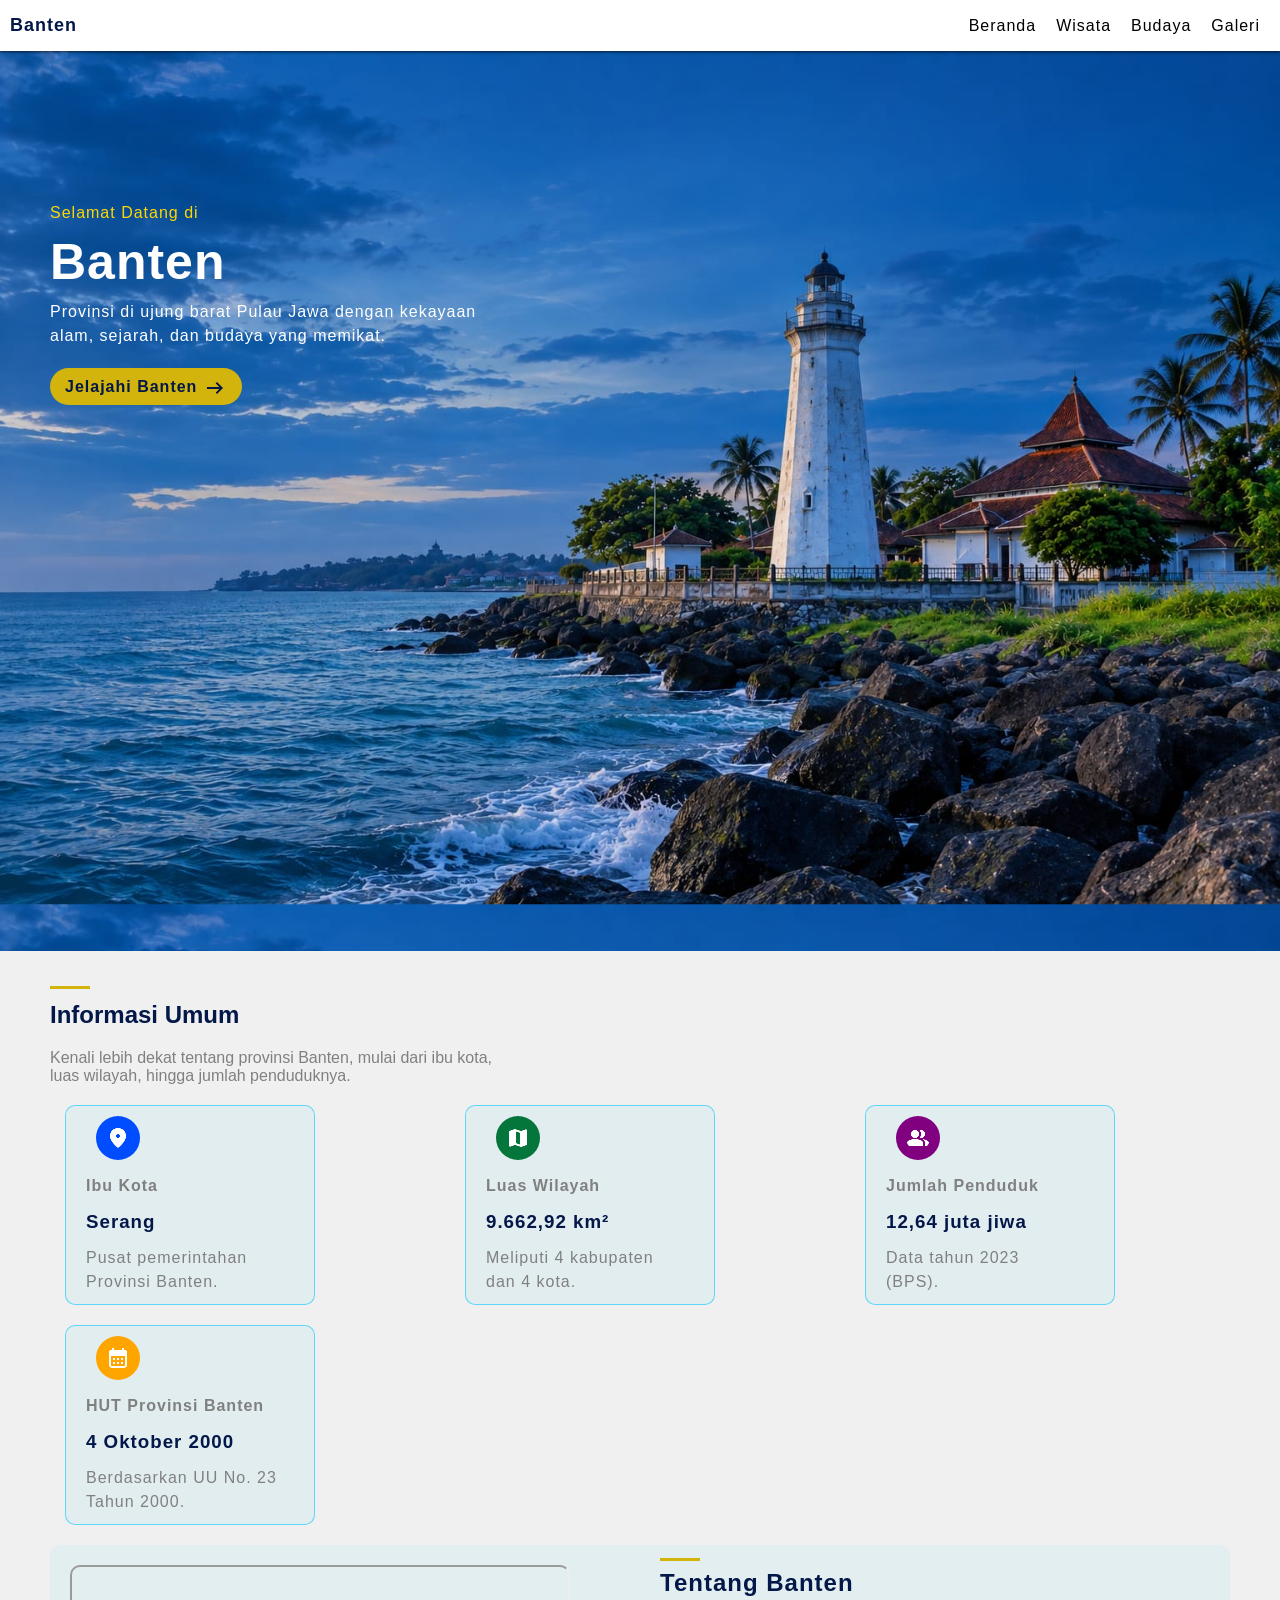
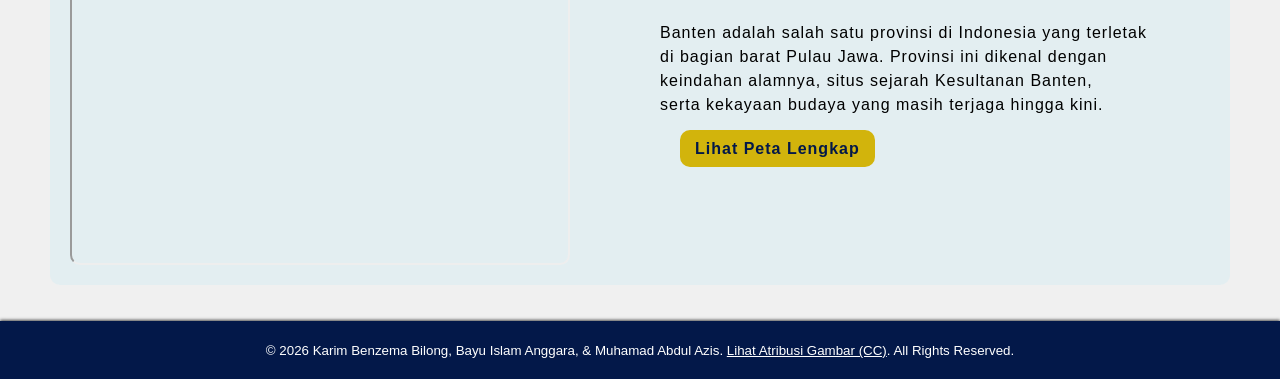
==== index.html @ 4f8b7365 "Add files via upload" ====
<!DOCTYPE html>
<html lang="id">
<head>
    <meta charset="UTF-8">
    <meta name="viewport" content="width=device-width, initial-scale=1.0">
    <meta name="description" content="Situs web yang memberikan informasi tentang wilayah Banten di Indonesia">
    <meta name="author" content="Karim Benzema Bilong, Bayu Islam Anggara, Muhamad Abdul Azis">
    <meta name="type" content="website">
    <meta name="og:title" content="Indonesia - Banten">
    <meta name="og:description" content="Situs web yang memberikan informasi tentang wilayah Banten di Indonesia">
    <meta name="og:type" content="website">
    <link rel="stylesheet" href="style.css">
    <title>Indonesia - Banten</title>
</head>
<body>
    <header>
        <nav>
            <div id="logo-banten"><a href="#home">Banten</a></div>
            <ul>
                <li><a href="#hero">Beranda</a></li>
                <li><a href="wisata.html">Wisata</a></li>
                <li><a href="budaya.html">Budaya</a></li>
                <li><a href="galeri.html">Galeri</a></li>
            </ul>
        </nav>
    </header>

    <section class="hero" id="hero">
        <span class="home-label">Selamat Datang di</span>
        <h1>Banten</h1>
        <p>Provinsi di ujung barat Pulau Jawa dengan kekayaan<br> alam, sejarah, dan budaya yang memikat.</p>
        <a href="#informasi-umum" class="btn">Jelajahi Banten <img src="arrow-right.png" alt="Arrow" class="arrow-icon"></a>
    </section>

    <section class="container" id="informasi-umum">
        <div class="information">
            <h2>Informasi Umum</h2>
            <p>Kenali lebih dekat tentang provinsi Banten, mulai dari ibu kota,<br> luas wilayah, hingga jumlah penduduknya.</p>
        </div>
        <div class="card-container">
            <div class="card-info">
                <img src="location.png" class="card-icon" alt="Ibu Kota">
                <p class="card-info-label">Ibu Kota</p>
                <h3>Serang</h3>
                <p>Pusat pemerintahan<br> Provinsi Banten.</p>
            </div>
            <div class="card-info">
                <img src="map.png" class="card-icon" id="green-map-icon" alt="Ibu Kota">
                <p class="card-info-label">Luas Wilayah</p>
                <h3>9.662,92 km&sup2;</h3>
                <p>Meliputi 4 kabupaten<br> dan 4 kota.</p>
            </div>
            <div class="card-info">
                <img src="group.png" class="card-icon" id="purple-map-icon" alt="Ibu Kota">
                <p class="card-info-label">Jumlah Penduduk</p>
                <h3>12,64 juta jiwa</h3>
                <p>Data tahun 2023<br>(BPS).</p>
            </div>
            <div class="card-info">
                <img src="calendar.png" class="card-icon" id="orange-map-icon" alt="Ibu Kota">
                <p class="card-info-label">HUT Provinsi Banten</p>
                <h3>4 Oktober 2000</h3>
                <p>Berdasarkan UU No. 23 Tahun 2000.</p>
            </div>
        </div>
        <div class="Banten-map-container">
            <iframe src="https://www.google.com/maps/embed?pb=!1m18!1m12!1m3!1d1014939.772408858!2d105.28044153358782!3d-6.444288982735943!2m3!1f0!2f0!3f0!3m2!1i1024!2i768!4f13.1!3m3!1m2!1s0x2e418ad6c40db999%3A0xbed39aab8b1ab3e9!2sBanten!5e0!3m2!1sid!2sid!4v1789652784429!5m2!1sid!2sid" id="banten-map" allowfullscreen="" loading="lazy" referrerpolicy="strict-origin-when-cross-origin"></iframe>
            <div class="Banten-map-information">
                <h2>Tentang Banten</h2>
                <p>Banten adalah salah satu provinsi di Indonesia yang terletak<br> di bagian barat Pulau Jawa. Provinsi ini dikenal dengan<br> keindahan alamnya, situs sejarah Kesultanan Banten,<br> serta kekayaan budaya yang masih terjaga hingga kini.</p>
                <a href="https://maps.app.goo.gl/yWTttB4jF9yA2TB46" target="_blank" id="banten-map" class="btn">Lihat Peta Lengkap</a>
            </div>
        </div>
    </section>

    <div id="cc-popup" class="modal-overlay">
        <div class="modal-box">
    <!-- Tombol Tutup (Mengarah ke # untuk menghilangkan target) -->
            <a href="#" class="close-btn">&times;</a>
            <h3>Kredit & Atribusi Gambar Creative Commons</h3>
        <div class="modal-scroll">
            <ul>
                <li>&quot;Pantai Anyer&quot; oleh <a href="https://commons.wikimedia.org/w/index.php?title=User:Robby_R_Noor&action=edit&redlink=1" target="_blank">Robby R Noor</a> via <a href="https://commons.wikimedia.org/wiki/File:Anyer.jpeg" target="_blank">Wikimedia Commons</a> &lpar;<a href="https://creativecommons.org/licenses/by/4.0/deed.en" target="_blank">CC-BY-4.0</a>&rpar;</li>
                <li>&quot;Taman Nasional Ujung Kulon&quot; oleh <a href="https://commons.wikimedia.org/w/index.php?title=User:Adicumi_Sastroputro&action=edit&redlink=1" target="_blank">Muhammad Adimaja</a> via <a href="https://commons.wikimedia.org/wiki/File:TAMAN_NASIONAL_UJUNG_KULON.jpg" target="_blank">Wikimedia Commons</a> &lpar;<a href="https://creativecommons.org/licenses/by/2.0/deed.en" target="_blank">CC-BY-SA-4.0</a>&rpar;</li>
                <li>&quot;Tanjung Layar&quot; oleh <a href="https://commons.wikimedia.org/wiki/User:Eastern_Exposure" target="_blank">Eastern Exposure</a> via <a href="https://commons.wikimedia.org/wiki/File:Sunset_Pantai_Tanjung_Layar.jpg" target="_blank">Wikimedia Commons</a> &lpar;<a href="https://creativecommons.org/licenses/by-sa/4.0/deed.en" target="_blank">CC-BY-SA-4.0</a>&rpar;</li>
                <li>&quot;Tanjung Lesung&quot; oleh <a href="https://commons.wikimedia.org/w/index.php?title=User:Bukhoriiksan&action=edit&redlink=1" target="_blank">Bukhoriiksan</a> via <a href="https://commons.wikimedia.org/wiki/File:Tanjung_Lesung_in_the_Morning.jpg" target="_blank">Wikimedia Commons</a> &lpar;<a href="https://creativecommons.org/licenses/by-sa/4.0/deed.en" target="_blank">CC-BY-SA-4.0</a>&rpar;</li>
                <li>&quot;Pantai Carita&quot; oleh <a href="https://commons.wikimedia.org/wiki/User:Ramdhani03" target="_blank">Ramdhani03</a> via <a href="https://commons.wikimedia.org/wiki/File:Keindahan_Pantai_Carita.jpg" target="_blank">Wikimedia Commons</a> &lpar;<a href="https://creativecommons.org/licenses/by-sa/4.0/deed.en" target="_blank">CC-BY-SA-4.0</a>&rpar;</li>
                <li>&quot;Benteng Speelwijk&quot; oleh <a href="https://commons.wikimedia.org/wiki/User:Mirani_Pramitasari" target="_blank">Mirani Pramitasi</a> via <a href="https://commons.wikimedia.org/wiki/File:Benteng_Speelwijk_%2819%29.jpg" target="_blank">Wikimedia Commons</a> &lpar;<a href="" target="_blank">CC-BY-2.0</a>&rpar;</li>
                <li>&quot;Sulah Nyandah&quot; oleh <a href="https://commons.wikimedia.org/w/index.php?title=User:Ganjarmustika1904&action=edit&redlink=1" target="_blank">Ganjarmustika1904</a> via <a href="https://commons.wikimedia.org/wiki/File:Rumah_adat_Sulah_Nyanda_BADUY.jpg" target="_blank">Wikimedia Commons</a> &lpar;<a href="https://creativecommons.org/licenses/by-sa/4.0/deed.en" target="_blank">CC-BY-SA-4.0</a>&rpar;</li>
                <li>&quot;Sate Bandeng&quot; oleh <a href="https://commons.wikimedia.org/wiki/User:Gunkarta" target="_blank">Gunawan Kartapranata</a> via <a href="https://commons.wikimedia.org/wiki/File:Sate_Bandeng_2.jpg" target="_blank">Wikimedia Commons</a> &lpar;<a href="https://creativecommons.org/licenses/by-sa/4.0/deed.en" target="_blank">CC-BY-SA-4.0</a>&rpar;</li>
                <li>&quot;Angklung Buhun&quot; oleh <a href="https://de.wikipedia.org/wiki/User:Kamillo" target="_blank">Kamilo</a> via <a href="https://commons.wikimedia.org/wiki/File:Angklung-Baduy.jpg" target="_blank">Wikimedia Commons</a> &lpar;<a href="https://creativecommons.org/licenses/by-sa/3.0/deed.en" target="_blank">CC-BY-SA-3.0-migrated</a>&rpar;</li>
                <li>&quot;Masjid Agung Banten Lama&quot; oleh <a href="https://commons.wikimedia.org/wiki/User:Firdaus31" target="_blank">Kamilo</a> via <a href="https://commons.wikimedia.org/wiki/File:Masjid_agung_banten_lama.jpg" target="_blank">Wikimedia Commons</a> &lpar;<a href="https://creativecommons.org/licenses/by-sa/4.0/deed.en" target="_blank">CC-BY-SA-4.0</a>&rpar;</li>
                <!-- Tambahkan sisa dari 15+ gambar Anda di sini -->
            </ul>
        </div>bn
        </div>
    </div>
    <footer>
            <small>&copy; 2026 Karim Benzema Bilong, Bayu Islam Anggara, &amp; Muhamad Abdul Azis. <a href="#cc-popup" class="open-btn">Lihat Atribusi Gambar (CC)</a>. All Rights Reserved.</small>
    </footer>
</body>
</html>
---- style.css ----
/*Generic Section*/
* {
    padding: 0;
    margin: 0;
    box-sizing: border-box;
}

html {
    scroll-behavior: smooth;
}

body {
    background-color: #f0f0f0;
    font-family: Helvetica, sans-serif;
}

/*Header Section*/
header {
    background-color: #ffffff;
    padding: 15px 10px 15px 10px;
    box-shadow: 0 1px 3px rgba(0, 0, 0, 0.7);
    position: sticky;
    top: 0;
    z-index: 100;
}

nav {
    display: flex;
    justify-content: space-between;
    align-items: center;
}

#logo-banten a {
    color: #031849;
    font-size: 18px;
    font-weight: 800;
    text-decoration: none;
    letter-spacing: 1px;
}

header nav ul li {
    float: left;
    list-style-type: none;
    margin: 0px 10px 0px 10px;
}

header nav ul li a {
    color: #000; 
    text-decoration: none;
    letter-spacing: 1px;
}

header nav ul li a:hover {
    color: #031849;
    font-weight: bold;
    position: relative;
}

header nav ul li a:hover::before {
    content: "";
    position: absolute;
    bottom: -2px;
    left: 0;
    height: 2px;
    background-color: #d2b40c;
    font-weight: bold;
    animation-name: hover-underline;
    animation-duration: 1s;
    animation-timing-function: easy-in-out;
    animation-fill-mode: forwards;
}

@keyframes hover-underline {
    0% {
        width: 0%;
        background-color: #d2b40c;
    }
    100% {
        width: 100%;
        background-color: #d2b40c;
    }
}

/*Beranda Section*/
.hero {
    background: url(Pemandangan-Banten-Blue.jpeg);
    background-size: 100%, auto;
    min-height: 100dvh;
}

.hero .home-label, .hero h1, .hero p, .hero a {
    line-height: 1.5;
    letter-spacing: 1px;
    left: 0px;
    position: relative;
    top: 150px;
    margin-left: 50px;
}

.home-label {
    color: gold;
}

.hero h1 {
    color: #ffffff;
    font-size: 50px;
}

.hero p {
    color: #ffffff;
    margin-bottom: 20px;
}

.hero .btn, .btn {
    font-weight:bold;
    background-color: #d2b40c;
    color: #031849;
    padding: 10px 15px;
    margin-top: 10px;
    border-radius: 20px;
    text-decoration: none;
}

.arrow-icon {
    position: relative;
    top: 8px;
}

.container {
    margin: 50px 50px 0px 50px;
    min-height: 100dvh;
    position: relative;
}

.information p {
    color: gray;
    margin-top: 20px;
    margin-bottom: 20px;
}

.card-container {
    display: grid;
    grid-template-columns: repeat(3, 350px);
    grid-gap: 20px;
    justify-content: space-around;
}

.card-info {
    width: 250px;
    height: 200px;
    background-color: #00c3ff0e;
    border: 1px solid #00c3ff94;
    border-radius: 10px;
}

.card-container p, .card-info h3, .card-info p {
    line-height: 1.5;
    letter-spacing: 1px;
    margin: 10px 5px 0px 20px;
}

.card-container p {
    color: gray;
}

.card-container h3, .container h2, .Banten-map-information h2, .title-budaya h2 {
    color: #031849;
    position: relative;
}

.information h2::before, .Banten-map-information h2::before, .title-budaya h2::before {
    content: "";
    position: absolute;
    width: 40px;
    bottom: 40px;
    left: 0;
    height: 3px;
    background-color: #d2b40c;
}

.title-budaya h2::before {
    content: "";
    position: absolute;
    left: 510px;
}

.card-icon {
    background-color: #004cff;
    padding: 10px;
    border-radius: 100%;
    margin: 10px 20px 0px 30px;
}

#green-map-icon {
    background-color: #04763b;
}

#purple-map-icon {
    background-color: purple;
}

#orange-map-icon {
    background-color: orange;
}

.Banten-map-container {
    margin-top: 20px;
    margin-bottom: 20px;
    border-radius: 10px;
    background-color: #00c3ff0e;
    display: grid;
    grid-template-columns: 1fr 1fr;
}

#banten-map {
    width: 500px;
    height: 300px;
    border-radius: 10px;
    margin: 20px 20px 20px 20px;
}

.Banten-map-information {
    margin: 20px 20px 20px 20px;
    line-height: 1.5;
    letter-spacing: 1px;
}

.Banten-map-information h2 {
    color: #031849;
    margin-bottom: 20px;
}

.Banten-map-information p {
    margin-bottom: 20px;
}

.card-info-label {
    font-weight: bold;
}

.link-btn {
    color: #0000ff;
    text-decoration: none;
    margin: 20px 20px 20px 20px;
    font-weight: bold;
}


/*=======================
          Budaya
  ========================*/

/* BAGIAN ATAS */
.hero-budaya {
    background-size: 100%, auto;
    min-height: 100dvh;
    padding: 60px 7%;
    background:
        linear-gradient(90deg, #003b69dd, #003b6955),
        url("rumah-adat.jpg.jpeg");
    background-size: cover;
    background-position: center;
    color: white;
}

.hero-budaya h1 {
    font-size: 45px;
}

.hero-budaya p {
    line-height: 1.6;
}

/* RAGAM BUDAYA */
.content {
    width: 85%;
    max-width: 1100px;
    margin: 40px auto;
}

        .title-budaya {
            text-align: center;
            margin-bottom: 30px;
        }

        .title-budaya h2 {
            font-size: 28px;
            margin-bottom: 10px;
        }

        .title p {
            margin-top: 8px;
            color: #666;
        }

        .cards {
            display: grid;
            grid-template-columns: repeat(3, 1fr);
            gap: 25px;
        }

        .card {
            background: white;
            border-radius: 12px;
            overflow: hidden;
            box-shadow: 0 3px 12px #dce2e7;
        }

        .card img {
            width: 100%;
            height: 160px;
            object-fit: cover;
        }

        .card-body {
            padding: 18px;
        }

        .card h3 {
            margin-bottom: 8px;
        }

        .card p {
            color: #666;
            font-size: 14px;
            line-height: 1.5;
        }

        .more {
            display: inline-block;
            margin-top: 10px;
            color: #12395f;
            font-weight: bold;
            text-decoration: none;
        }
        @media (max-width: 768px) {
            nav {
                display: none;
            }

            .hero h1 {
                font-size: 35px;
            }

            .cards {
                grid-template-columns: 1fr;
            }
        }

/*=========================
           Wisata
  =========================*/
  .image-wisata {
    width: 100%;
    height: 150px;
    border-radius: 20px 20px 0px 0px;
  }

  .card-wisata {
    background-color: #ffffff;
    width: 350px;
    height: 350px;
    border-radius: 20px;
    box-shadow: 1px 0px 3px rgba(0, 0, 0, 0.7);
  }

  .card-wisata h3, .card-wisata p {
    margin: 20px 20px 20px 20px;
  }

  /*=========================
           Galeri
  =========================*/

  .image-galeri {
    width: 100%;
    height: 200px;
    border-radius: 20px 20px 0px 0px;
  }

  .card-galeri {
    background-color: #ffffff;
    width: 350px;
    border-radius: 20px;
    box-shadow: 1px 0px 3px rgba(0, 0, 0, 0.7);
  }

  .card-galeri h3 {
    margin: 20px 20px 20px 20px;
  }

  #information {
    text-align: center;
    margin-bottom: 20px;
  }

  #information h2 {
    position: relative;
  }

  #information h2::before  {
    content: "";
    position: absolute;
    width: 80px;
    left: 545px;
    top: 75px;
    height: 3px;
    background-color: #d2b40c;
  }

/*=========================
           Atribusi
  =========================*/

/* 1. Menyembunyikan pop-up di kondisi awal */
.modal-overlay {
  display: none;
  position: fixed;
  z-index: 9999;
  left: 0;
  top: 0;
  width: 100%;
  height: 100%;
  background-color: rgba(0, 0, 0, 0.6);
}

/* 2. Kunci Utama: Tampilkan pop-up saat ID-nya menjadi target di URL */
.modal-overlay:target {
  display: block;
}

/* 3. Desain Kotak Pop-up */
.modal-box {
  background-color: #ffffff;
  margin: 10% auto;
  padding: 25px;
  width: 85%;
  max-width: 600px;
  border-radius: 8px;
  position: relative;
  box-shadow: 0 4px 15px rgba(0,0,0,0.2);
}

/* 4. Area Scroll untuk 15+ Gambar */
.modal-scroll {
  max-height: 350px; 
  overflow-y: auto;   /* Memunculkan scrollbar vertikal jika teks panjang */
  margin-top: 15px;
  text-align: left;
  font-size: 14px;
}

.modal-scroll a {
    color: #0000ff;
}

/* 5. Desain Tombol Tutup */
.close-btn {
  position: absolute;
  right: 20px;
  top: 15px;
  font-size: 28px;
  color: #333;
  text-decoration: none;
}
.close-btn:hover {
  color: #ff0000;
}


/*=========================
           Footer
  =========================*/

footer {
    color: #ffffff;
    background-color: #031849;
    padding: 20px;
    margin-top: 20px;
    box-shadow: 0 -1px 3px rgba(0, 0, 0, 0.7);
    text-align: center;
}

footer a {
    color: #ffffff;
}
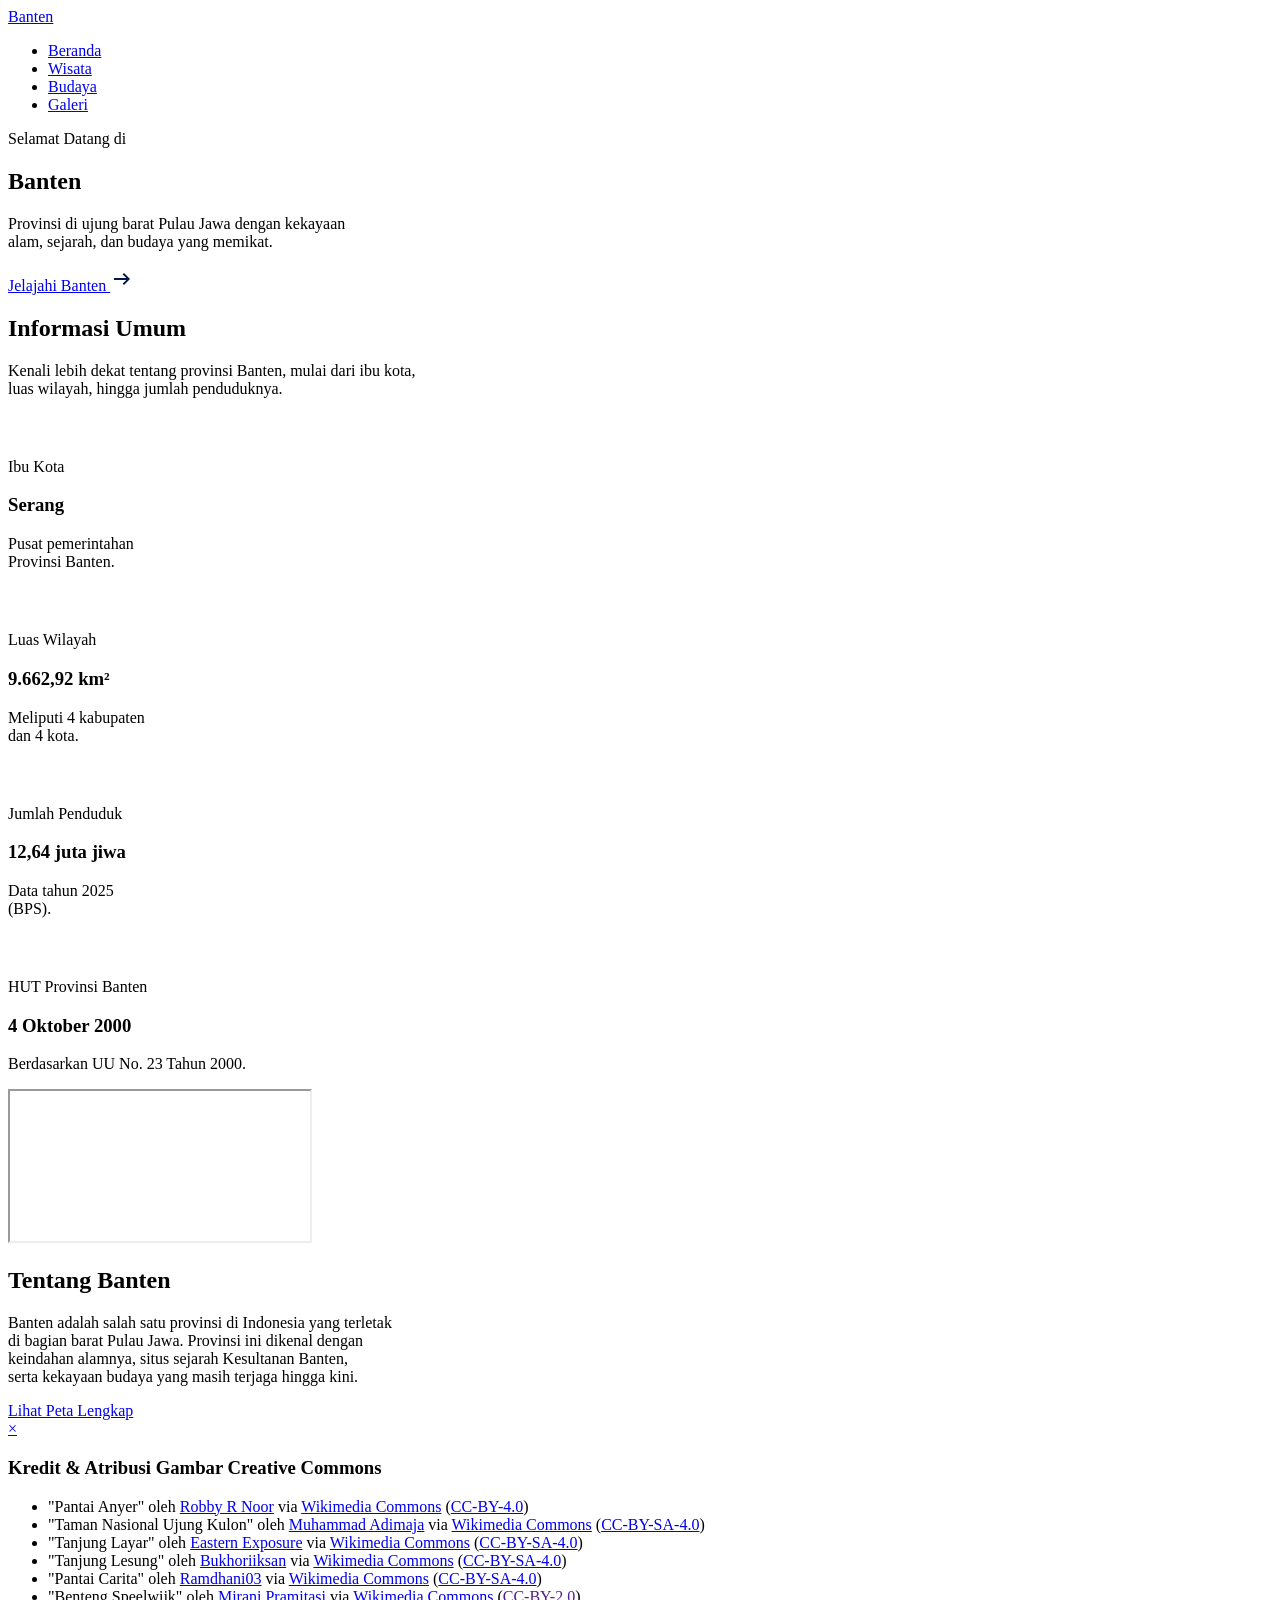
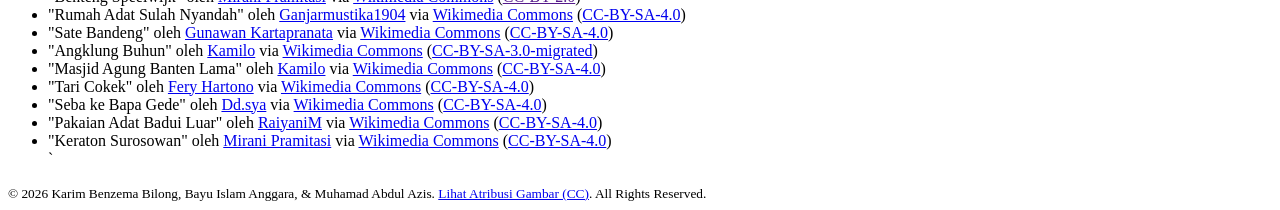
==== commit 6728bae5: "Add files via upload" ====
--- a/index.html
+++ b/index.html
@@ -6,32 +6,37 @@
     <meta name="description" content="Situs web yang memberikan informasi tentang wilayah Banten di Indonesia">
     <meta name="author" content="Karim Benzema Bilong, Bayu Islam Anggara, Muhamad Abdul Azis">
     <meta name="type" content="website">
-    <meta name="og:title" content="Indonesia - Banten">
-    <meta name="og:description" content="Situs web yang memberikan informasi tentang wilayah Banten di Indonesia">
-    <meta name="og:type" content="website">
+    <meta property="og:title" content="Indonesia - Banten">
+    <meta property="og:description" content="Situs web yang memberikan informasi tentang wilayah Banten di Indonesia">
+    <meta property="og:url" content="https://karimbenzemabilong.github.io/Indonesia-Banten/">
+    <meta property="og:type" content="website">
     <link rel="stylesheet" href="style.css">
     <title>Indonesia - Banten</title>
 </head>
 <body>
     <header>
         <nav>
-            <div id="logo-banten"><a href="#home">Banten</a></div>
+            <div id="logo-banten"><a href="#">Banten</a></div>
             <ul>
-                <li><a href="#hero">Beranda</a></li>
+                <li><a href="#">Beranda</a></li>
                 <li><a href="wisata.html">Wisata</a></li>
                 <li><a href="budaya.html">Budaya</a></li>
                 <li><a href="galeri.html">Galeri</a></li>
             </ul>
         </nav>
     </header>
-
-    <section class="hero" id="hero">
-        <span class="home-label">Selamat Datang di</span>
-        <h1>Banten</h1>
-        <p>Provinsi di ujung barat Pulau Jawa dengan kekayaan<br> alam, sejarah, dan budaya yang memikat.</p>
-        <a href="#informasi-umum" class="btn">Jelajahi Banten <img src="arrow-right.png" alt="Arrow" class="arrow-icon"></a>
-    </section>
-
+ 
+    <main>
+        <section class="hero" id="hero">
+            <div class="container-hero">
+                <span class="home-label">Selamat Datang di</span>
+                <h1>Banten</h1>
+                <p>Provinsi di ujung barat Pulau Jawa dengan kekayaan<br> alam, sejarah, dan budaya yang memikat.</p>
+                <a href="#informasi-umum" class="btn">Jelajahi Banten <img src="arrow-right.png" alt="Arrow" class="arrow-icon"></a>
+            </div>
+        </section>
+    </main>
+    
     <section class="container" id="informasi-umum">
         <div class="information">
             <h2>Informasi Umum</h2>
@@ -54,7 +59,7 @@
                 <img src="group.png" class="card-icon" id="purple-map-icon" alt="Ibu Kota">
                 <p class="card-info-label">Jumlah Penduduk</p>
                 <h3>12,64 juta jiwa</h3>
-                <p>Data tahun 2023<br>(BPS).</p>
+                <p>Data tahun 2025<br>(BPS).</p>
             </div>
             <div class="card-info">
                 <img src="calendar.png" class="card-icon" id="orange-map-icon" alt="Ibu Kota">
@@ -75,7 +80,7 @@
 
     <div id="cc-popup" class="modal-overlay">
         <div class="modal-box">
-    <!-- Tombol Tutup (Mengarah ke # untuk menghilangkan target) -->
+    <!-- Tombol Tutup (Men garah ke # untuk menghilangkan target) -->
             <a href="#" class="close-btn">&times;</a>
             <h3>Kredit & Atribusi Gambar Creative Commons</h3>
         <div class="modal-scroll">
@@ -86,15 +91,20 @@
                 <li>&quot;Tanjung Lesung&quot; oleh <a href="https://commons.wikimedia.org/w/index.php?title=User:Bukhoriiksan&action=edit&redlink=1" target="_blank">Bukhoriiksan</a> via <a href="https://commons.wikimedia.org/wiki/File:Tanjung_Lesung_in_the_Morning.jpg" target="_blank">Wikimedia Commons</a> &lpar;<a href="https://creativecommons.org/licenses/by-sa/4.0/deed.en" target="_blank">CC-BY-SA-4.0</a>&rpar;</li>
                 <li>&quot;Pantai Carita&quot; oleh <a href="https://commons.wikimedia.org/wiki/User:Ramdhani03" target="_blank">Ramdhani03</a> via <a href="https://commons.wikimedia.org/wiki/File:Keindahan_Pantai_Carita.jpg" target="_blank">Wikimedia Commons</a> &lpar;<a href="https://creativecommons.org/licenses/by-sa/4.0/deed.en" target="_blank">CC-BY-SA-4.0</a>&rpar;</li>
                 <li>&quot;Benteng Speelwijk&quot; oleh <a href="https://commons.wikimedia.org/wiki/User:Mirani_Pramitasari" target="_blank">Mirani Pramitasi</a> via <a href="https://commons.wikimedia.org/wiki/File:Benteng_Speelwijk_%2819%29.jpg" target="_blank">Wikimedia Commons</a> &lpar;<a href="" target="_blank">CC-BY-2.0</a>&rpar;</li>
-                <li>&quot;Sulah Nyandah&quot; oleh <a href="https://commons.wikimedia.org/w/index.php?title=User:Ganjarmustika1904&action=edit&redlink=1" target="_blank">Ganjarmustika1904</a> via <a href="https://commons.wikimedia.org/wiki/File:Rumah_adat_Sulah_Nyanda_BADUY.jpg" target="_blank">Wikimedia Commons</a> &lpar;<a href="https://creativecommons.org/licenses/by-sa/4.0/deed.en" target="_blank">CC-BY-SA-4.0</a>&rpar;</li>
+                <li>&quot;Rumah Adat Sulah Nyandah&quot; oleh <a href="https://commons.wikimedia.org/w/index.php?title=User:Ganjarmustika1904&action=edit&redlink=1" target="_blank">Ganjarmustika1904</a> via <a href="https://commons.wikimedia.org/wiki/File:Rumah_adat_Sulah_Nyanda_BADUY.jpg" target="_blank">Wikimedia Commons</a> &lpar;<a href="https://creativecommons.org/licenses/by-sa/4.0/deed.en" target="_blank">CC-BY-SA-4.0</a>&rpar;</li>
                 <li>&quot;Sate Bandeng&quot; oleh <a href="https://commons.wikimedia.org/wiki/User:Gunkarta" target="_blank">Gunawan Kartapranata</a> via <a href="https://commons.wikimedia.org/wiki/File:Sate_Bandeng_2.jpg" target="_blank">Wikimedia Commons</a> &lpar;<a href="https://creativecommons.org/licenses/by-sa/4.0/deed.en" target="_blank">CC-BY-SA-4.0</a>&rpar;</li>
                 <li>&quot;Angklung Buhun&quot; oleh <a href="https://de.wikipedia.org/wiki/User:Kamillo" target="_blank">Kamilo</a> via <a href="https://commons.wikimedia.org/wiki/File:Angklung-Baduy.jpg" target="_blank">Wikimedia Commons</a> &lpar;<a href="https://creativecommons.org/licenses/by-sa/3.0/deed.en" target="_blank">CC-BY-SA-3.0-migrated</a>&rpar;</li>
                 <li>&quot;Masjid Agung Banten Lama&quot; oleh <a href="https://commons.wikimedia.org/wiki/User:Firdaus31" target="_blank">Kamilo</a> via <a href="https://commons.wikimedia.org/wiki/File:Masjid_agung_banten_lama.jpg" target="_blank">Wikimedia Commons</a> &lpar;<a href="https://creativecommons.org/licenses/by-sa/4.0/deed.en" target="_blank">CC-BY-SA-4.0</a>&rpar;</li>
+                <li>&quot;Tari Cokek&quot; oleh <a href="https://commons.wikimedia.org/w/index.php?title=User:Fery_Hartono&action=edit&redlink=1" target="_blank">Fery Hartono</a> via <a href="https://commons.wikimedia.org/wiki/File:Tari_cokek.jpg" target="_blank">Wikimedia Commons</a> &lpar;<a href="https://creativecommons.org/licenses/by-sa/4.0/deed.en" target="_blank">CC-BY-SA-4.0</a>&rpar;</li>
+                <li>&quot;Seba ke Bapa Gede&quot; oleh <a href="https://commons.wikimedia.org/w/index.php?title=User:Dd.sya&action=edit&redlink=1" target="_blank">Dd.sya</a> via <a href="https://commons.wikimedia.org/wiki/File:Seba_Ke_Bapa_Gede.jpg" target="_blank">Wikimedia Commons</a> &lpar;<a href="https://creativecommons.org/licenses/by-sa/4.0/deed.en" target="_blank">CC-BY-SA-4.0</a>&rpar;</li>
+                <li>&quot;Pakaian Adat Badui Luar&quot; oleh <a href="https://commons.wikimedia.org/wiki/User:RaiyaniM" target="_blank">RaiyaniM</a> via <a href="https://commons.wikimedia.org/wiki/File:Raiyani_Muharramah-Pakaian_badui_luar_DSCF2964.jpg" target="_blank">Wikimedia Commons</a> &lpar;<a href="https://creativecommons.org/licenses/by-sa/4.0/deed.en" target="_blank">CC-BY-SA-4.0</a>&rpar;</li>
+                <li>&quot;Keraton Surosowan&quot; oleh <a href="https://commons.wikimedia.org/wiki/User:Mirani_Pramitasari" target="_blank">Mirani Pramitasi</a> via <a href="https://commons.wikimedia.org/wiki/File:Keraton_Surosowan_(3).jpg" target="_blank">Wikimedia Commons</a> &lpar;<a href="https://creativecommons.org/licenses/by-sa/4.0/deed.en" target="_blank">CC-BY-SA-4.0</a>&rpar;</li>`
                 <!-- Tambahkan sisa dari 15+ gambar Anda di sini -->
             </ul>
-        </div>bn
+        </div>
         </div>
     </div>
+    
     <footer>
             <small>&copy; 2026 Karim Benzema Bilong, Bayu Islam Anggara, &amp; Muhamad Abdul Azis. <a href="#cc-popup" class="open-btn">Lihat Atribusi Gambar (CC)</a>. All Rights Reserved.</small>
     </footer>
